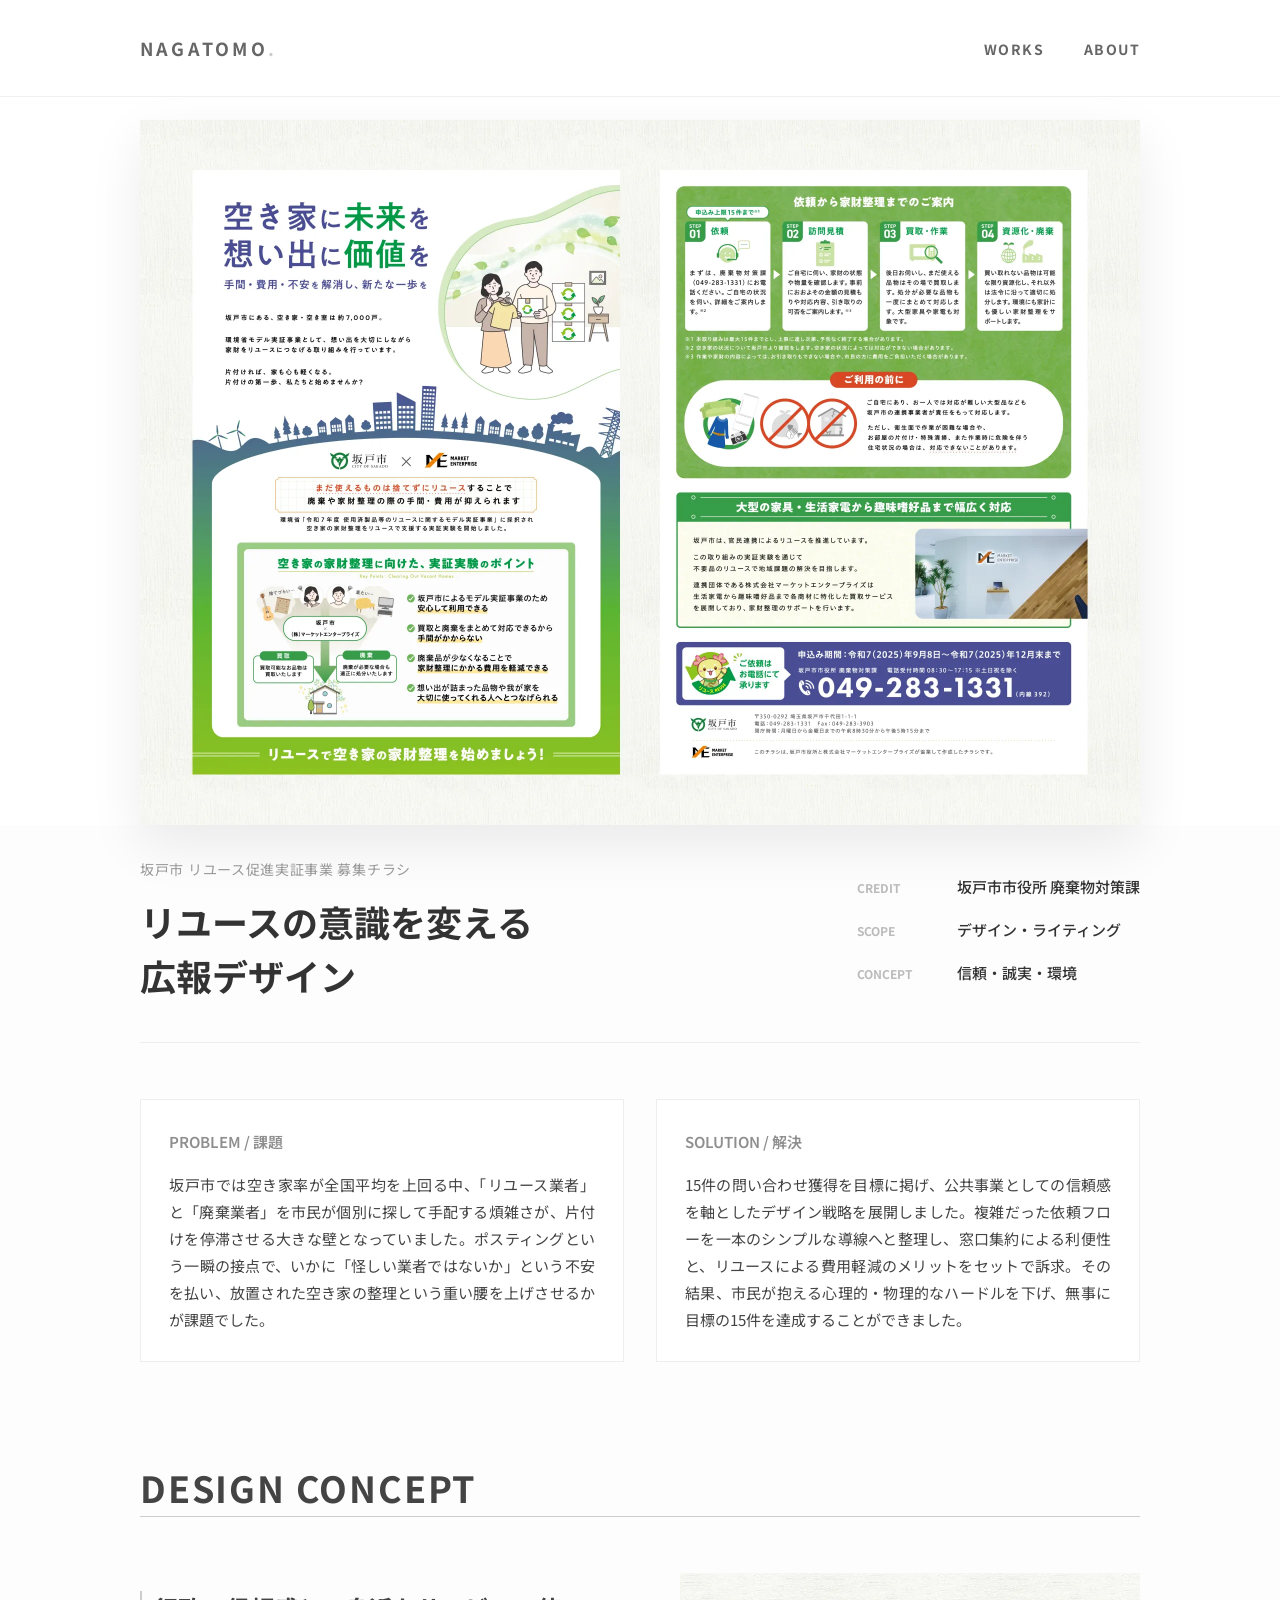
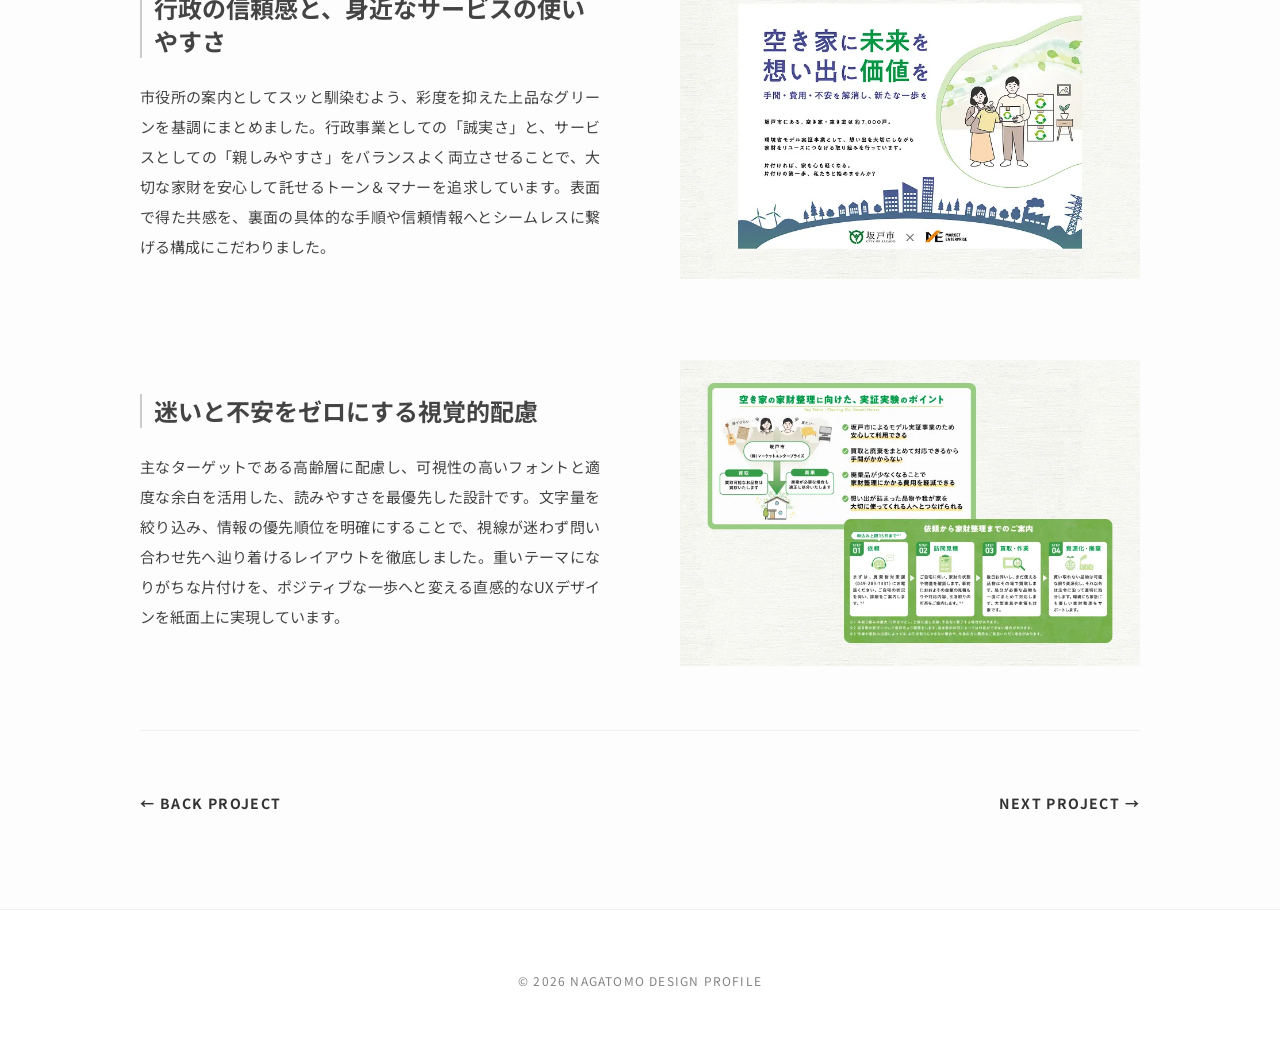
==== project01.html @ 2c611d0f "my upload" ====
<!DOCTYPE html>
<html lang="ja">
<head>
  <meta charset="UTF-8">
  <meta name="viewport" content="width=device-width, initial-scale=1.0">
  <title>PROJECT | NAGATOMO PORTFOLIO</title>
  <link rel="preconnect" href="https://fonts.googleapis.com">
  <link rel="preconnect" href="https://fonts.gstatic.com" crossorigin>
  <link href="https://fonts.googleapis.com/css2?family=Noto+Sans+JP:wght@400;500;700&display=swap" rel="stylesheet">
  <link rel="stylesheet" href="css/style.css">
  <link rel="stylesheet" href="css/project.css">
</head>
<body>
  <header class="header">
    <nav class="container header-inner">
      <h1 class="logo">
        <a href="index.html">NAGATOMO<span>.</span></a>
      </h1>
      <ul class="nav-list">
        <li><a href="index.html#works" class="nav-link">WORKS</a></li>
        <li><a href="index.html#about" class="nav-link">ABOUT</a></li>
      </ul>
    </nav>
  </header>

  <main class="project-detail">
    <section class="project-hero">
      <div class="container">
        <div class="project-main-img js-scroll-trigger">
          <picture>
            <source srcset="img/work01_detail_sp.webp" media="(max-width: 768px)">
            <img src="img/work01_detail.webp" alt="メインビジュアル">
          </picture>
        </div>
      </div>
    </section>

    <section class="project-info section">
      <div class="container">
        <div class="project-header-box js-scroll-trigger">
          <div class="project-main-titles">
            <span class="client-name">坂戸市 リユース促進実証事業 募集チラシ</span>
            <h1 class="project-catchphrase">リユースの意識を変える<br>広報デザイン</h1>
          </div>
          <div class="project-meta-table">
            <dl>
              <dt>CREDIT</dt><dd>坂戸市市役所 廃棄物対策課</dd>
              <dt>SCOPE</dt><dd>デザイン・ライティング </dd>
              <dt>CONCEPT</dt><dd>信頼・誠実・環境</dd>
            </dl>
          </div>
        </div>

        <div class="challenge-solution-grid">
          <div class="logic-card js-scroll-trigger">
            <span class="logic-label">PROBLEM / 課題</span>
            <p>坂戸市では空き家率が全国平均を上回る中、「リユース業者」と「廃棄業者」を市民が個別に探して手配する煩雑さが、片付けを停滞させる大きな壁となっていました。ポスティングという一瞬の接点で、いかに「怪しい業者ではないか」という不安を払い、放置された空き家の整理という重い腰を上げさせるかが課題でした。</p>
          </div>
          <div class="logic-card js-scroll-trigger">
            <span class="logic-label">SOLUTION / 解決</span>
            <p>15件の問い合わせ獲得を目標に掲げ、公共事業としての信頼感を軸としたデザイン戦略を展開しました。複雑だった依頼フローを一本のシンプルな導線へと整理し、窓口集約による利便性と、リユースによる費用軽減のメリットをセットで訴求。その結果、市民が抱える心理的・物理的なハードルを下げ、無事に目標の15件を達成することができました。</p>
          </div>
        </div>
      </div>
    </section>

    <section class="project-content section">
      <div class="container">
        <h2 class="section-title js-scroll-trigger">DESIGN CONCEPT</h2>

        <div class="story-wrapper">
          <div class="story-item js-scroll-trigger">
            <div class="story-text">
              <h3 class="story-sub-title">行政の信頼感と、身近なサービスの使いやすさ</h3>
              <p>
                市役所の案内としてスッと馴染むよう、彩度を抑えた上品なグリーンを基調にまとめました。行政事業としての「誠実さ」と、サービスとしての「親しみやすさ」をバランスよく両立させることで、大切な家財を安心して託せるトーン＆マナーを追求しています。表面で得た共感を、裏面の具体的な手順や信頼情報へとシームレスに繋げる構成にこだわりました。
              </p>
            </div>
            <div class="story-image">
              <picture>
                <img src="img/work01_front01.webp" alt="リユースチラシ表面 デザイン詳細">
              </picture>
            </div>
          </div>

          <div class="story-item invert js-scroll-trigger">
            <div class="story-text">
              <h3 class="story-sub-title">迷いと不安をゼロにする視覚的配慮</h3>
              <p>
                主なターゲットである高齢層に配慮し、可視性の高いフォントと適度な余白を活用した、読みやすさを最優先した設計です。文字量を絞り込み、情報の優先順位を明確にすることで、視線が迷わず問い合わせ先へ辿り着けるレイアウトを徹底しました。重いテーマになりがちな片付けを、ポジティブな一歩へと変える直感的なUXデザインを紙面上に実現しています。
              </p>
            </div>
            <div class="story-image">
              <img src="img/work01_front02.webp" alt="リユースチラシ裏面 デザイン詳細">
            </div>
          </div>
        </div>
      </div>
    </section>

    <nav class="project-nav section js-scroll-trigger">
      <div class="container">
        <a href="project07.html" class="back-link">← BACK PROJECT</a>
        <a href="project02.html" class="next-link">NEXT PROJECT →</a>
      </div>
    </nav>
  </main>

  <footer>
    <div class="container">
      <p>&copy; 2026 NAGATOMO DESIGN PROFILE</p>
    </div>
  </footer>
  <script src="js/main.js"></script>
</body>
</html>
---- css/style.css ----
/* ==========================================================================
   1. 変数と基本設定 (Base)
   ========================================================================== */
:root {
  --primary-color: #333333;
  --text-color: #444444;
  --accent-color: #cccccc;    
  --bg-color: #fdfdfd;
  --tag-bg: #f0f0f0;
  --border-color: #eeeeee;
  --nav-text-color: #666666; 
  --common-border-color: #f0f0f0;
}

html {
  scroll-behavior: smooth; /* スムーススクロール */
}

html,
body {
  width: 100%;
  overflow-x: hidden;
}

body {
  margin: 0;
  padding-top: 80px;
  background-color: var(--bg-color);
  color: var(--text-color);
  font-family: "Noto Sans JP", sans-serif;
  line-height: 1.8;
  overflow-x: hidden;
}

.container {
  width: 90%;
  max-width: 1000px;
  margin: 0 auto;
}

a {
  color: inherit;
  text-decoration: none;
  transition: 0.3s;
}

.sp-br {
  display: none;
}


/* ==========================================================================
   2. ヘッダー (Fixed Header)
   ========================================================================== */
header {
  position: fixed; top: 0; left: 0; z-index: 1000;
  width: 100%; padding: 24px 0;
  background-color: #ffffff;
  border-bottom: 1px solid var(--common-border-color);
}

.header-inner { display: flex; align-items: center; justify-content: space-between; }

/* --- ロゴ設定 --- */
.logo {
  font-size: 18px;
  font-weight: 600;
  letter-spacing: 0.18em;
  line-height: 100%;
}

.logo span {
  color: var(--accent-color);
}

/* --- ナビゲーション設定 --- */
.nav-list { display: flex; gap: 40px; list-style: none; margin: 0; }

/* --- ロゴとナビ共通のリンク・アニメーション設定 --- */
.logo a,
.nav-link {
  display: inline-block;
  color: var(--nav-text-color) !important;
  font-weight: 700;
  transition: transform 0.3s ease, opacity 0.3s ease;
}

/* ナビの色だけ少し抑える */
.nav-link {
  color: #666666;
  font-size: 14px;
  font-weight: 700;
  letter-spacing: 0.1em;
}

/* --- 全リンク共通のホバーアクション --- */
.logo a:hover,
.nav-link:hover {
  opacity: 0.7;
  transform: translateY(-2px);
  color: var(--primary-color) !important;
}


/* ==========================================================================
   3. 共通セクション設定 (Layout & UI)
   ========================================================================= */
.section-title,
.about-section-title {
  position: relative;
  display: block;
  width: 100%;
  margin: 0;
  font-size: 36px;
  font-weight: 700;
  line-height: 120%;
  letter-spacing: 0.05em;
}

/* 個別の余白設定 */
.section-title {
  padding: 40px 0 8px;
}

.about-section-title {
  padding: 80px 0 8px;
}

/* ボーダーのアニメーション設定（両方に適用） */
.section-title::before,
.section-title::after,
.about-section-title::before,
.about-section-title::after {
  content: "";
  position: absolute;
  bottom: 0;
  height: 1px;
}

.section-title::before,
.about-section-title::before {
  left: 0;
  width: 100%;
  background-color: var(--border-color);
}

.section-title::after,
.about-section-title::after {
  left: 50%;
  width: 0;
  background-color: var(--accent-color);
  transform: translateX(-50%);
  transition: width 1.2s cubic-bezier(0.22, 1, 0.36, 1);
}

/* クラス付与時の動き */
.section-title.is-active::after,
.about-section-title.is-active::after {
  width: 100%;
}

/* ==========================================================================
   4. WORKS (実績グリッド)
   ========================================================================== */

#works {
  padding-top: 20px;
  background-color: #ffffff;
}

/* --- Layout: Grid --- */
.grid {
  display: grid;
  grid-template-columns: repeat(2, 1fr);
  gap: 48px;
  padding: 48px 0 64px;
}

/* --- Animation: Fade In Up (ゆっくり・ふわっと版) --- */
.card-link {
  display: block;
  height: 100%;
  color: inherit;
  text-decoration: none;
  /* 初期状態 */
  opacity: 0;
  transform: translateY(50px);
  will-change: opacity, transform;
  /* 1.6sの優雅なイージング */
  transition: 
    opacity 1600ms cubic-bezier(0.215, 0.61, 0.355, 1), 
    transform 1600ms cubic-bezier(0.215, 0.61, 0.355, 1);
}

/* 表示時 */
.card-link.is-active {
  opacity: 1;
  transform: translateY(0);
}

/* 1枚ずつ丁寧に表示するディレイ設定 */
.grid .card-link:nth-child(2) { transition-delay: 600ms; }
.grid .card-link:nth-child(3) { transition-delay: 600ms; }

/* 保険：JS無効時 */
.no-js .card-link {
  opacity: 1;
  transform: none;
}

/* --- Component: Card --- */
.card {
  display: flex;
  flex-direction: column;
  height: 100%;
  overflow: hidden;
  background: #ffffff;
  border: 1px solid #f0f0f0;
  box-shadow: 0 10px 30px -10px rgba(0, 0, 0, 0.1);
  transition: 
    transform 800ms cubic-bezier(0.2, 0.8, 0.2, 1), 
    box-shadow 800ms cubic-bezier(0.2, 0.8, 0.2, 1);
}

.card:hover {
  transform: translateY(-10px);
  box-shadow: 0 20px 40px rgba(0, 0, 0, 0.12);
}

/* --- Card Image --- */
.card-img-container {
  aspect-ratio: 17 / 11;
  overflow: hidden;
  background-color: #eeeeee;
}

.card-img {
  width: 100%;
  height: 100%;
  object-fit: cover;
  transition: transform 800ms cubic-bezier(0.2, 0.8, 0.2, 1);
}

.card:hover .card-img {
  filter: brightness(1.05);
  transform: scale(1.05);
}

/* --- Card Content --- */
.card-content {
  flex-grow: 1;
  padding: 24px;
}

.card-content h3 {
  margin: 0;
  color: var(--primary-color);
  font-size: 18px;
  font-weight: 700;
  line-height: 160%;
  text-align: justify;
  font-feature-settings: "palt" 1;
}

/* Tags */
.tags {
  display: flex;
  flex-wrap: wrap;
  gap: 8px;
  margin-bottom: 12px;
}

.tag {
  padding: 2px 10px;
  background-color: var(--tag-bg);
  color: #666666;
  font-size: 11px;
  border-radius: 20px;
  transition: background-color 600ms, color 600ms;
}

.card:hover .tag {
  color: #ffffff;
  background-color: var(--accent-color);
}

/* --- Responsive --- */
@media (max-width: 900px) {
  .grid {
    grid-template-columns: 1fr;
    gap: 40px;
  }
}


/* ==========================================================================
   5. ABOUT (コンセプト & アニメーション)
   ========================================================================== */
#about {
  position: relative;
  border-top: 1px solid var(--border-color);
  margin: 32px 0 56px 0;
}

#about::before {
  content: "";
  position: absolute;
  top: -1px;
  left: 0;
  z-index: 5;
  width: 0;
  height: 1px;
  background-color: var(--primary-color);
  transition: width 3.0s cubic-bezier(0.22, 1, 0.36, 1);
}

#about.is-active::before {
  width: 100%;
}

.concept-catch {
  margin-bottom: 40px;
  background-image: linear-gradient(to right, var(--text-color) 50%, transparent 50%);
  background-size: 200% auto;
  background-clip: text;
  -webkit-background-clip: text;
  color: transparent;
  font-size: 48px;
  font-weight: 700;
  line-height: 150%;
  opacity: 0;
}

.concept-catch.is-active {
  animation: textRevealFlow 5.0s cubic-bezier(0.25, 1, 0.5, 1) forwards;
}

.concept-text {
  margin-bottom: 32px;
  color: var(--text-color);
  font-size: 16px;
  line-height: 200%;
  text-align: justify;
  opacity: 0;
  transform: translateY(30px);
  transition: opacity 2.5s ease-out, transform 2.5s ease-out;
  transition-delay: 1.2s;
}

#about.is-active .concept-text {
  opacity: 1;
  transform: translateY(0);
}

@keyframes textRevealFlow {
  0% { background-position: 100% 50%; filter: blur(5px); opacity: 0; transform: translateY(15px); }
  100% { background-position: 0% 50%; filter: blur(0); opacity: 1; transform: translateY(0); }
}


/* ==========================================================================
   6. フッター (共通)
   ========================================================================== */
footer {
  padding: 60px 0;
  text-align: center;
  background-color: #ffffff;
  border-top: 1px solid var(--common-border-color);
  color: var(--nav-text-color);
}

footer p { font-size: 12px; letter-spacing: 0.1em; opacity: 0.8; margin: 0; }


/* ==========================================================================
   8. プロジェクト詳細ページ専用スタイル (PC/ベース設定)
   ========================================================================== */

.project-detail .section {
  padding: 32px 0;
}

.project-hero {
  padding-top: 40px;
  background-color: #ffffff;
}

.project-main-img {
  width: 100%;
  height: auto;
  min-height: 300px;
  overflow: hidden;
  background-color: #f0f0f0;
  box-shadow: 0 20px 50px rgba(0, 0, 0, 0.08);
}

.project-main-img picture,
.project-main-img img {
  display: block;
  width: 100%;
  height: 100%;
  object-fit: cover;
  object-position: center;
}

.project-header-box {
  display: flex;
  align-items: flex-end;
  justify-content: space-between;
  margin-bottom: 56px;
  padding: 0 0 40px;
  border-bottom: 1px solid #eeeeee;
}

.project-main-titles { flex: 0 0 65%; }

.client-name {
  display: block;
  margin: 0 0 12px;
  color: #999999;
  font-size: 14px;
  letter-spacing: 0.05em;
}

.project-catchphrase {
  margin: 0;
  color: var(--primary-color);
  font-size: 36px;
  font-weight: 700;
  line-height: 1.5;
}

.project-meta-table dl {
  display: grid;
  grid-template-columns: 100px 1fr;
  align-items: baseline;
  gap: 16px 0;
}

.project-meta-table dt {
  color: #bbbbbb;
  font-size: 12px;
  font-weight: 700;
  text-align: justify;
  text-align-last: justify;
}

.project-meta-table dd {
  margin: 0;
  color: var(--primary-color);
  font-size: 15px;
  font-weight: 500;
}

.challenge-solution-grid {
  display: grid;
  grid-template-columns: repeat(2, 1fr);
  gap: 32px;
}

.logic-card {
  padding: 28px;
  background: #ffffff;
  border: 1px solid var(--border-color);
}

.logic-label {
  display: block;
  margin-bottom: 16px;
  font-size: 15px;
  font-weight: 600;
  opacity: 0.6;
}

.logic-card p {
  margin: 0;
  font-size: 15px;
  line-height: 1.8;
  text-align: justify;
}

.story-wrapper {
  display: flex;
  flex-direction: column;
  gap: 80px;
  margin-top: 56px;
}

.story-item {
  display: flex;
  align-items: center;
  justify-content: space-between;
  gap: 60px;
}

.story-text {
  flex: 0 0 46%;
}

.story-sub-title {
  margin: 0 0 24px;
  padding-left: 12px;
  border-left: 2px solid var(--accent-color);
  font-size: 24px;
  font-weight: 700;
  line-height: 1.4;
}

.story-text p {
  margin: 0;
  font-size: 15px;
  line-height: 2.0;
  text-align: justify;
}

.story-image { flex: 0 0 46%; }
.story-image img { display: block; width: 100%; height: auto; }

.project-nav .container {
  display: flex;
  justify-content: space-between;
  padding: 60px 0;
  border-top: 1px solid var(--common-border-color);
}

/* --- Gallery Section --- */
.project-gallery.section {
  background-color: #f9f9f9; /* 少し背景色を変えると区切りが明確になります */
}

.gallery-grid {
  display: grid;
  grid-template-columns: repeat(2, 1fr); /* 2カラム */
  gap: 40px;
  margin-top: 56px;
}

.gallery-item {
  background: #fff;
  box-shadow: 0 10px 30px rgba(0,0,0,0.05);
  transition: transform 0.3s ease;
}

.gallery-item:hover {
  transform: translateY(-5px);
}

.gallery-item img {
  width: 100%;
  height: auto;
  display: block;
}

/* レスポンシブ：スマホでは1カラム */
@media (max-width: 768px) {
  .gallery-grid {
    grid-template-columns: 1fr;
    gap: 24px;
  }
}


/* ==========================================================================
   Project Detail Animations (スクロール時のふわっと表示)
   ========================================================================== */

/* 初期状態 */
.js-scroll-trigger {
  opacity: 0;
  transform: translateY(30px);
  will-change: opacity, transform;
  transition: 
    opacity 1600ms cubic-bezier(0.215, 0.61, 0.355, 1), 
    transform 1600ms cubic-bezier(0.215, 0.61, 0.355, 1);
}

/* 表示時：!importantでインラインスタイル等の干渉を防止 */
.js-scroll-trigger.is-active {
  opacity: 1 !important;
  transform: translateY(0) !important;
}

/* ロジックカードの2枚目を遅らせてリズムを作る */
.logic-card.js-scroll-trigger:nth-child(2) {
  transition-delay: 200ms;
}


/* ==========================================================================
   Interactive Elements (ホバーアクション：共通・下部ナビ)
   ========================================================================== */

.project-nav .container {
  display: flex;
  justify-content: space-between;
  border-top: 1px solid var(--common-border-color);
  padding: 60px 0;
}

.back-link, .next-link {
  display: inline-block;
  color: var(--primary-color);
  font-weight: 700;
  font-size: 14px;
  letter-spacing: 0.1em;
  transition: transform 0.3s ease, opacity 0.3s ease;
}

.back-link:hover, .next-link:hover {
  opacity: 0.7;
  transform: translateY(-4px); /* 下部ナビはボタンらしく強めに浮かす */
}


/* ==========================================================================
   7. レスポンシブ (Responsive)
   ========================================================================== */

@media (max-width: 900px) {
  /* グリッド・カードの一カラム化 */
  .grid,
  .challenge-solution-grid {
    grid-template-columns: 1fr !important;
    gap: 24px !important;
  }

  /* プロジェクト詳細：ヘッダーエリア */
  .project-header-box {
    flex-direction: column;
    align-items: flex-start;
    margin-bottom: 48px;
  }

  .project-main-titles,
  .project-meta-table {
    flex: 0 0 100%;
    width: 100%;
  }

  .project-catchphrase {
    font-size: 28px;
    line-height: 1.4;
  }

  /* ロジックカード */
  .logic-card {
    padding: 32px 24px !important;
  }

  /* ストーリーセクション：画像を上、文字を下に固定 */
  .story-item, 
  .story-item.invert {
    flex-direction: column-reverse !important;
    gap: 32px !important;
  }

  .story-text, 
  .story-image {
    flex: 0 0 100% !important;
    width: 100% !important;
  }

  .story-sub-title {
    font-size: 20px;
  }
}

@media (max-width: 768px) {
  body {
    padding-top: 70px;
  }

  .section-title {
    padding-top: 32px;
    font-size: 30px;
  }

  .concept-catch {
    margin-bottom: 32px;
    font-size: 32px;
  }

  .concept-text {
    font-size: 15px;
  }

  .project-nav .container {
    padding: 48px 0;
  }

  /* メインビジュアル：スマホ用画像の比率を優先 */
  .project-main-img {
    aspect-ratio: auto !important; 
    height: auto !important;
    overflow: visible !important;
  }

  .project-main-img img {
    height: auto !important;
    object-fit: contain !important;
  }
}
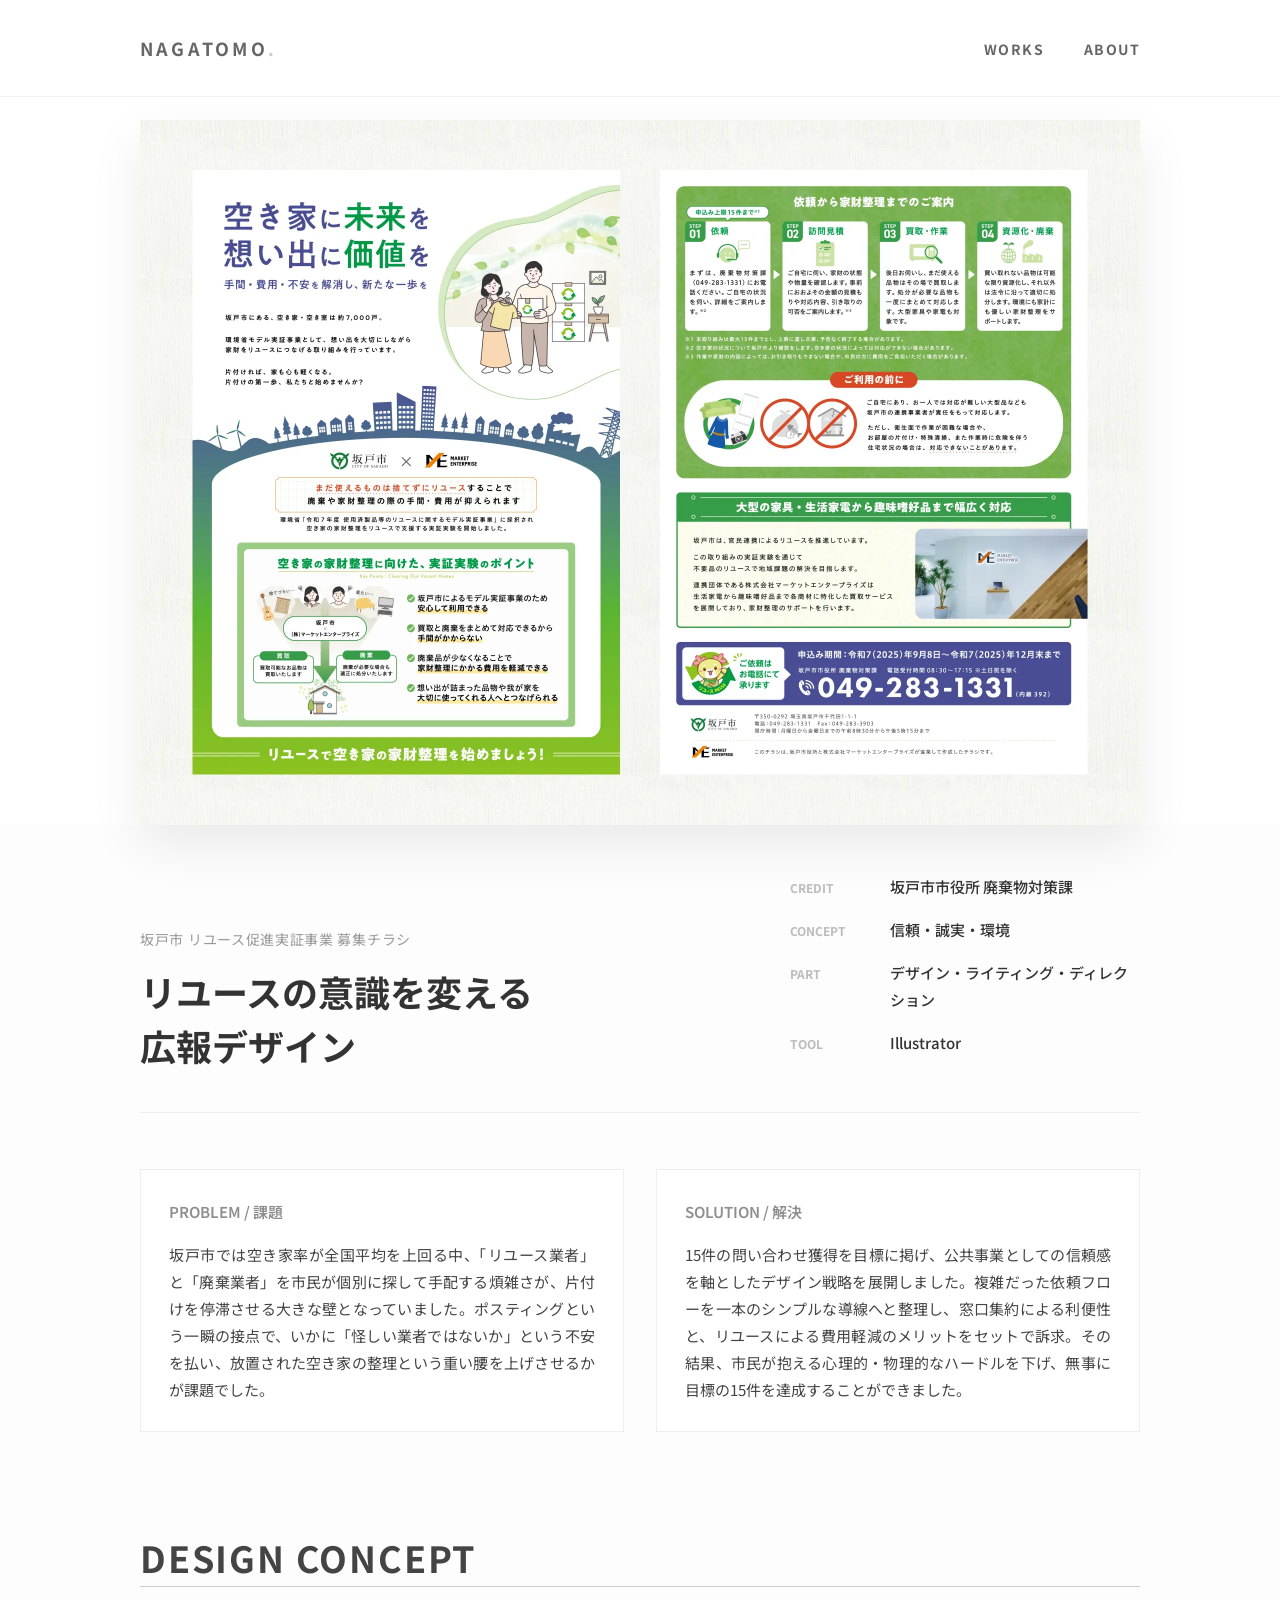
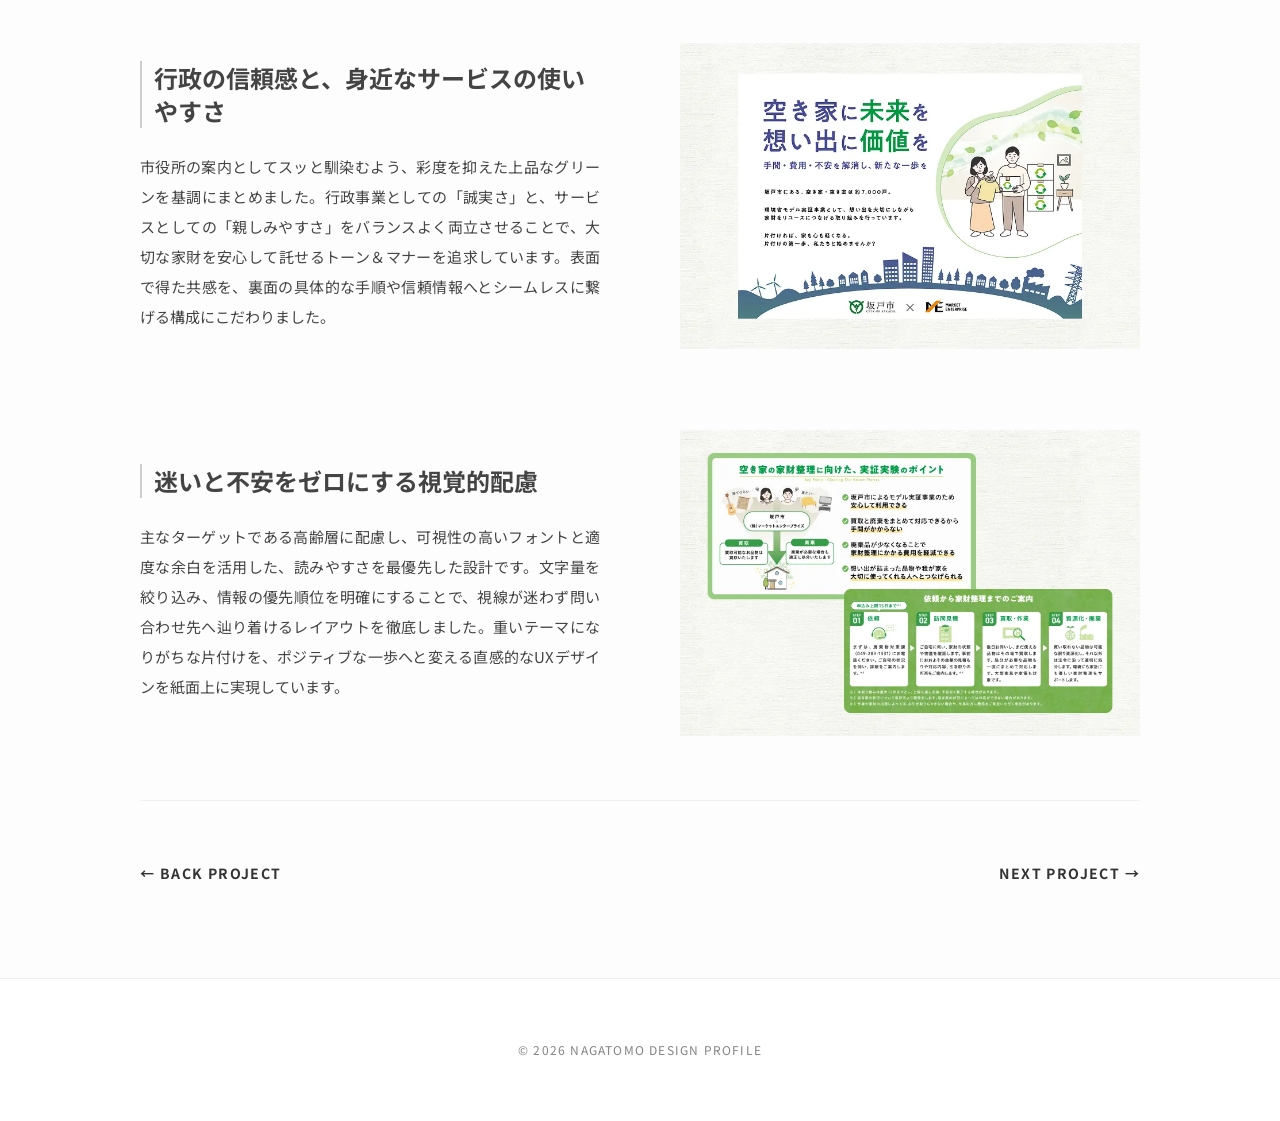
==== commit c860a949: "my" ====
--- a/project01.html
+++ b/project01.html
@@ -45,8 +45,9 @@
           <div class="project-meta-table">
             <dl>
               <dt>CREDIT</dt><dd>坂戸市市役所 廃棄物対策課</dd>
-              <dt>SCOPE</dt><dd>デザイン・ライティング </dd>
               <dt>CONCEPT</dt><dd>信頼・誠実・環境</dd>
+              <dt>PART</dt><dd>デザイン・ライティング・ディレクション </dd>
+              <dt>TOOL</dt><dd>Illustrator</dd>
             </dl>
           </div>
         </div>
